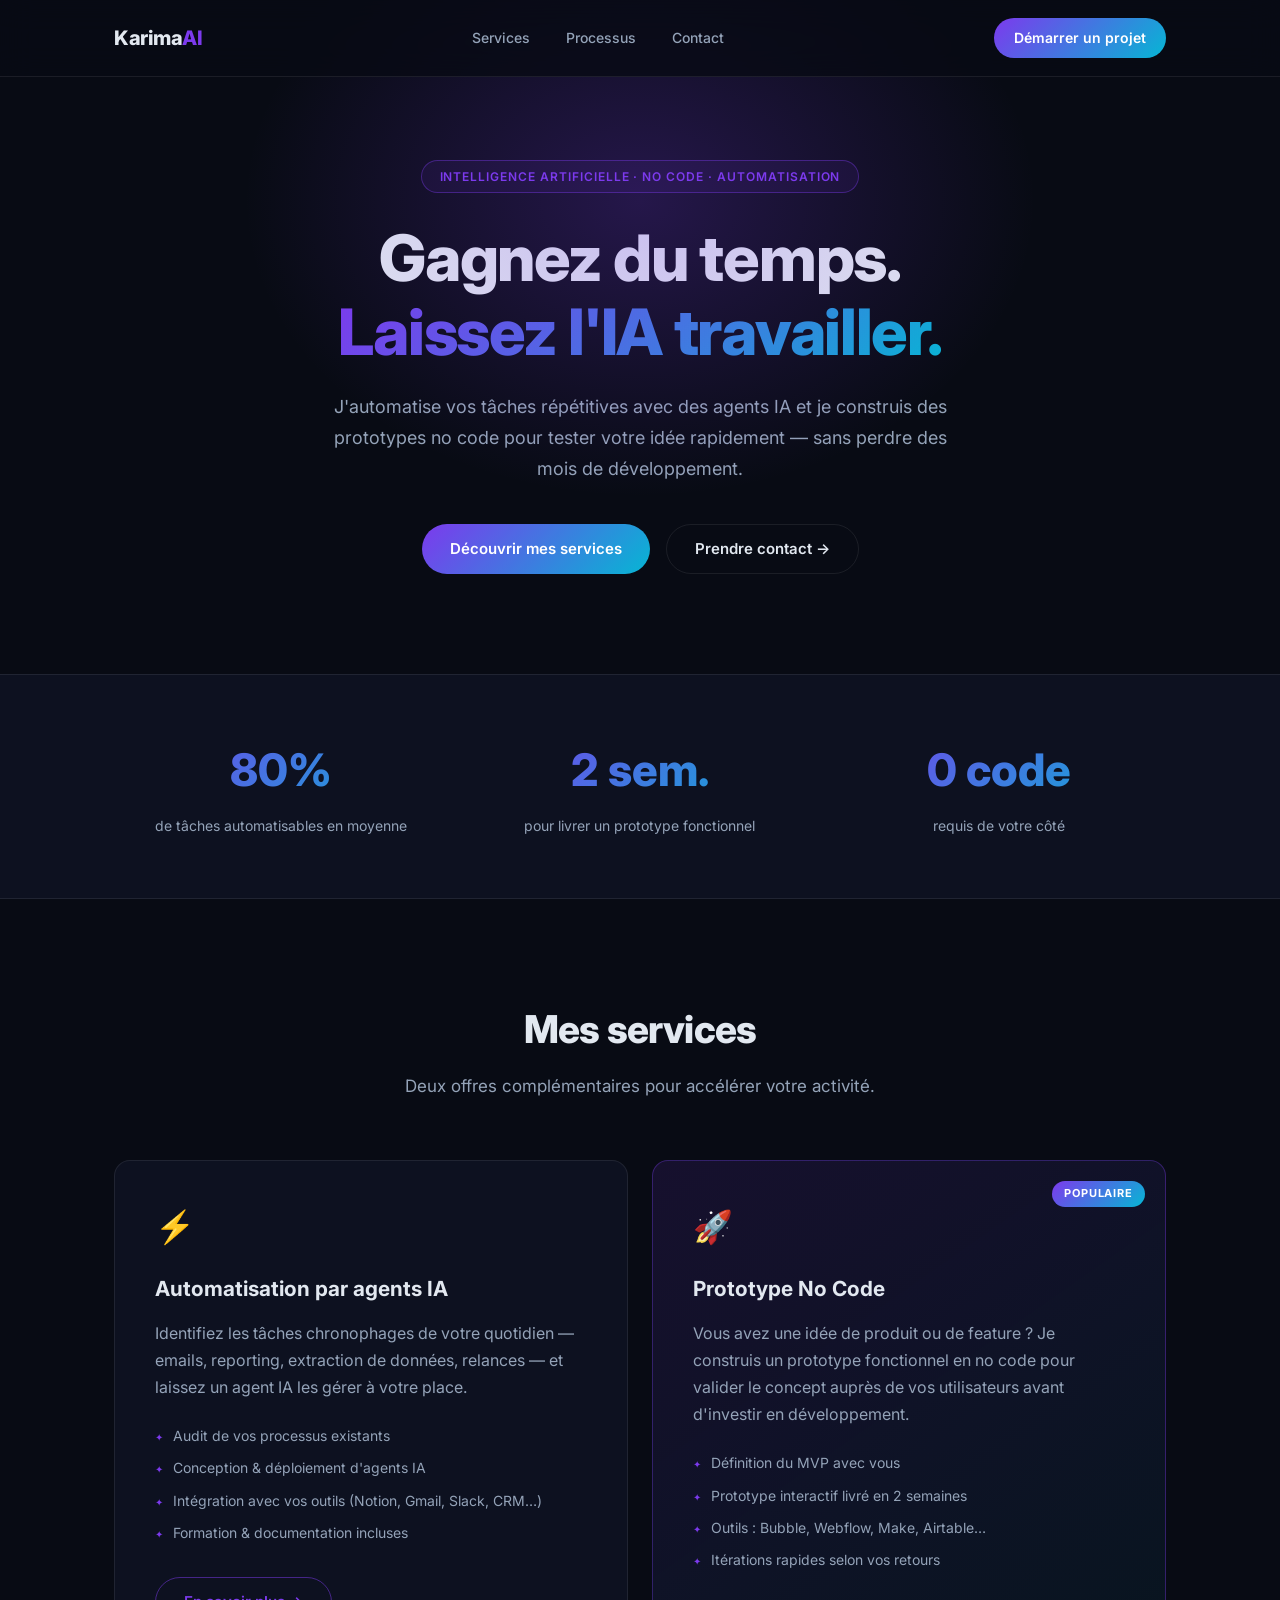
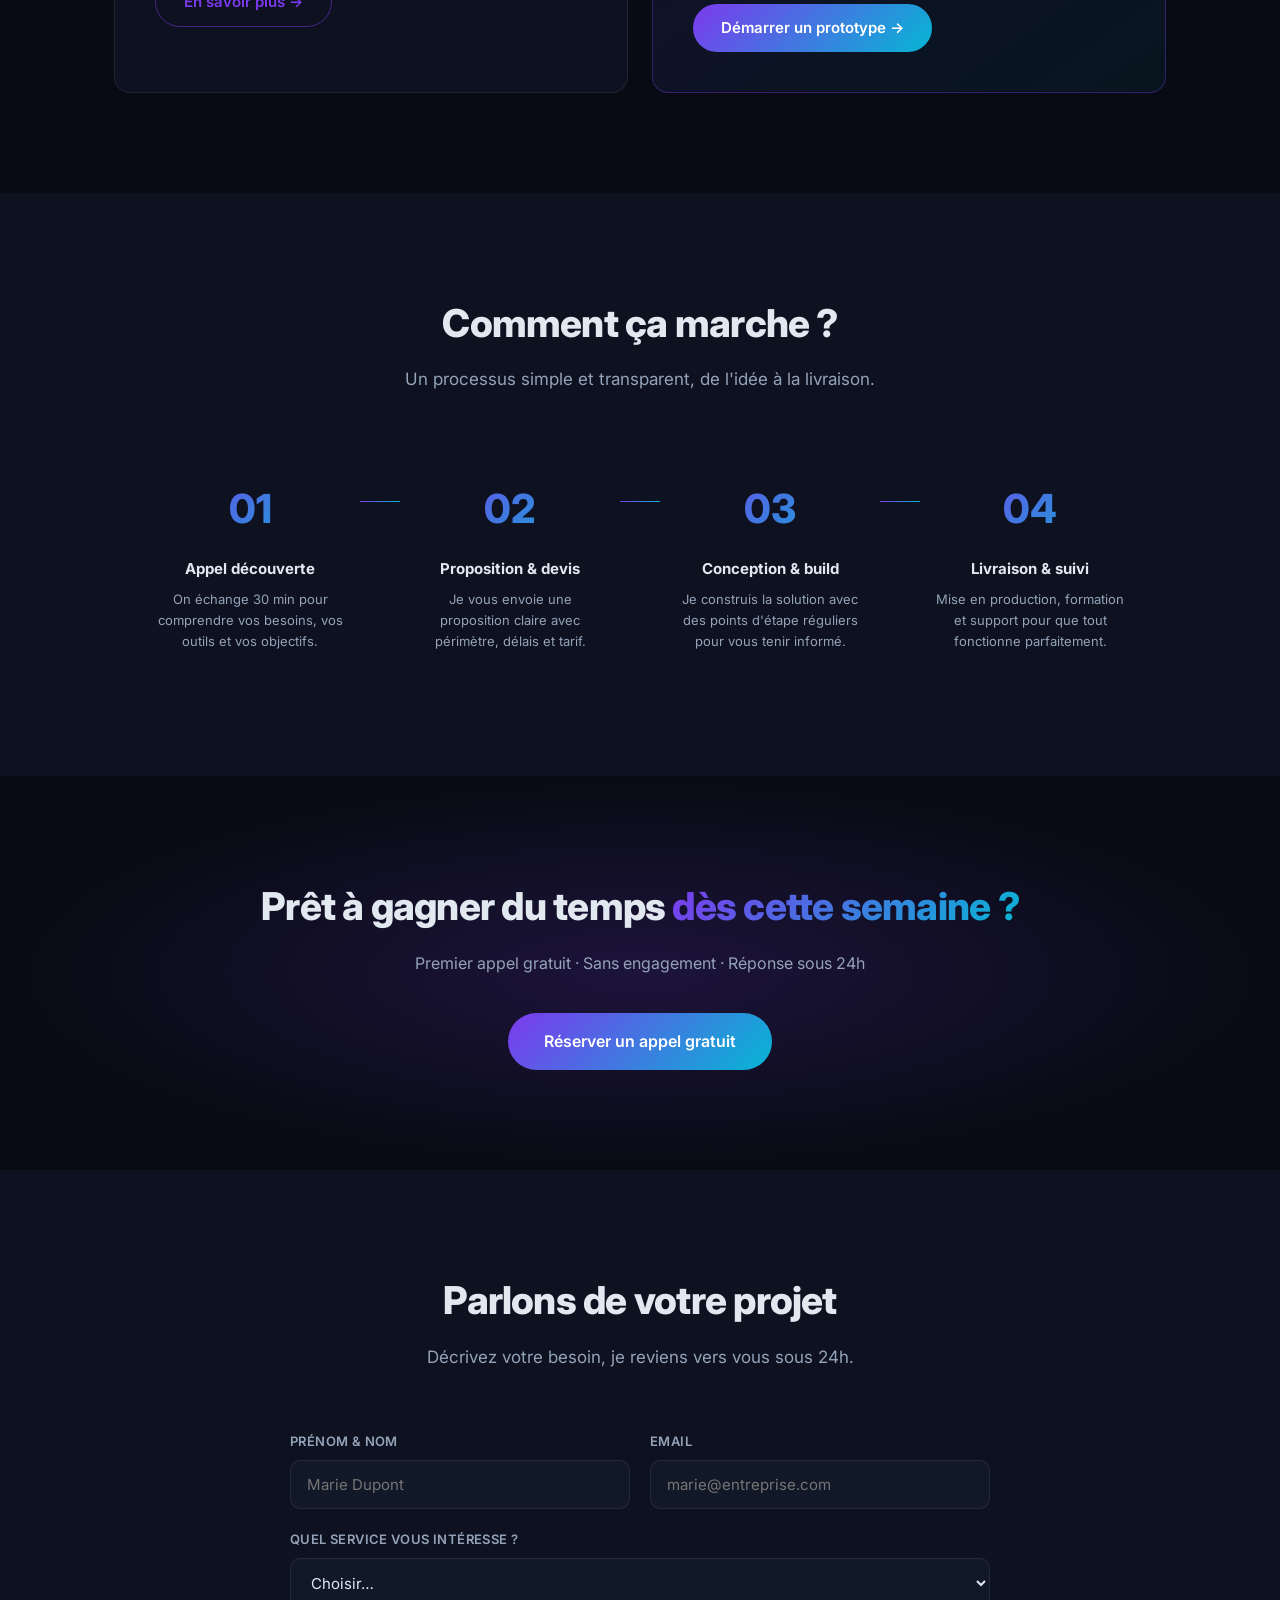
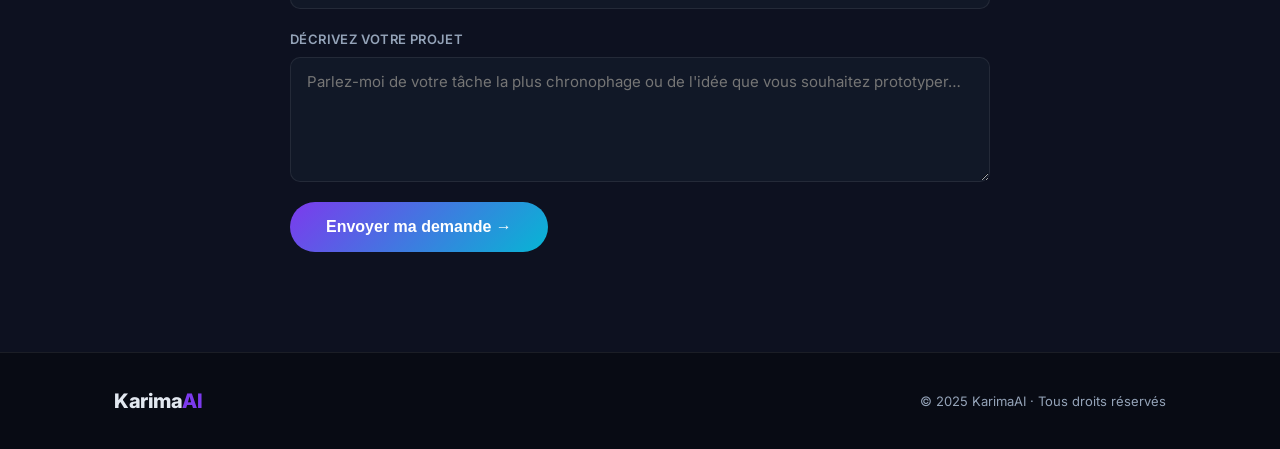
==== index.html @ 9466c4e1 "feat: create premium dark AI services landing page" ====
<!DOCTYPE html>
<html lang="fr">
<head>
  <meta charset="UTF-8" />
  <meta name="viewport" content="width=device-width, initial-scale=1.0" />
  <title>KarimaAI — Automatisation & Prototypage IA</title>
  <link rel="stylesheet" href="style.css" />
  <link rel="preconnect" href="https://fonts.googleapis.com" />
  <link href="https://fonts.googleapis.com/css2?family=Inter:wght@300;400;500;600;700;800&display=swap" rel="stylesheet" />
</head>
<body>

  <!-- NAV -->
  <nav class="nav">
    <div class="nav-inner">
      <a href="#" class="logo">Karima<span>AI</span></a>
      <ul class="nav-links">
        <li><a href="#services">Services</a></li>
        <li><a href="#process">Processus</a></li>
        <li><a href="#contact">Contact</a></li>
      </ul>
      <a href="#contact" class="btn btn-sm">Démarrer un projet</a>
    </div>
  </nav>

  <!-- HERO -->
  <section class="hero">
    <div class="hero-glow"></div>
    <div class="container">
      <div class="badge">Intelligence Artificielle · No Code · Automatisation</div>
      <h1>Gagnez du temps.<br /><span class="gradient-text">Laissez l'IA travailler.</span></h1>
      <p class="hero-sub">J'automatise vos tâches répétitives avec des agents IA et je construis des prototypes no code pour tester votre idée rapidement — sans perdre des mois de développement.</p>
      <div class="hero-cta">
        <a href="#services" class="btn">Découvrir mes services</a>
        <a href="#contact" class="btn btn-ghost">Prendre contact →</a>
      </div>
    </div>
  </section>

  <!-- STATS -->
  <section class="stats">
    <div class="container stats-grid">
      <div class="stat">
        <span class="stat-number">80%</span>
        <span class="stat-label">de tâches automatisables en moyenne</span>
      </div>
      <div class="stat">
        <span class="stat-number">2 sem.</span>
        <span class="stat-label">pour livrer un prototype fonctionnel</span>
      </div>
      <div class="stat">
        <span class="stat-number">0 code</span>
        <span class="stat-label">requis de votre côté</span>
      </div>
    </div>
  </section>

  <!-- SERVICES -->
  <section class="services" id="services">
    <div class="container">
      <div class="section-header">
        <h2>Mes services</h2>
        <p>Deux offres complémentaires pour accélérer votre activité.</p>
      </div>
      <div class="services-grid">

        <div class="card">
          <div class="card-icon">⚡</div>
          <h3>Automatisation par agents IA</h3>
          <p>Identifiez les tâches chronophages de votre quotidien — emails, reporting, extraction de données, relances — et laissez un agent IA les gérer à votre place.</p>
          <ul class="card-list">
            <li>Audit de vos processus existants</li>
            <li>Conception & déploiement d'agents IA</li>
            <li>Intégration avec vos outils (Notion, Gmail, Slack, CRM…)</li>
            <li>Formation & documentation incluses</li>
          </ul>
          <a href="#contact" class="btn btn-outline">En savoir plus →</a>
        </div>

        <div class="card card-highlight">
          <div class="card-badge">Populaire</div>
          <div class="card-icon">🚀</div>
          <h3>Prototype No Code</h3>
          <p>Vous avez une idée de produit ou de feature ? Je construis un prototype fonctionnel en no code pour valider le concept auprès de vos utilisateurs avant d'investir en développement.</p>
          <ul class="card-list">
            <li>Définition du MVP avec vous</li>
            <li>Prototype interactif livré en 2 semaines</li>
            <li>Outils : Bubble, Webflow, Make, Airtable…</li>
            <li>Itérations rapides selon vos retours</li>
          </ul>
          <a href="#contact" class="btn">Démarrer un prototype →</a>
        </div>

      </div>
    </div>
  </section>

  <!-- PROCESS -->
  <section class="process" id="process">
    <div class="container">
      <div class="section-header">
        <h2>Comment ça marche ?</h2>
        <p>Un processus simple et transparent, de l'idée à la livraison.</p>
      </div>
      <div class="steps">
        <div class="step">
          <div class="step-number">01</div>
          <div class="step-content">
            <h4>Appel découverte</h4>
            <p>On échange 30 min pour comprendre vos besoins, vos outils et vos objectifs.</p>
          </div>
        </div>
        <div class="step-line"></div>
        <div class="step">
          <div class="step-number">02</div>
          <div class="step-content">
            <h4>Proposition & devis</h4>
            <p>Je vous envoie une proposition claire avec périmètre, délais et tarif.</p>
          </div>
        </div>
        <div class="step-line"></div>
        <div class="step">
          <div class="step-number">03</div>
          <div class="step-content">
            <h4>Conception & build</h4>
            <p>Je construis la solution avec des points d'étape réguliers pour vous tenir informé.</p>
          </div>
        </div>
        <div class="step-line"></div>
        <div class="step">
          <div class="step-number">04</div>
          <div class="step-content">
            <h4>Livraison & suivi</h4>
            <p>Mise en production, formation et support pour que tout fonctionne parfaitement.</p>
          </div>
        </div>
      </div>
    </div>
  </section>

  <!-- CTA BAND -->
  <section class="cta-band">
    <div class="container">
      <h2>Prêt à gagner du temps <span class="gradient-text">dès cette semaine ?</span></h2>
      <p>Premier appel gratuit · Sans engagement · Réponse sous 24h</p>
      <a href="#contact" class="btn btn-lg">Réserver un appel gratuit</a>
    </div>
  </section>

  <!-- CONTACT -->
  <section class="contact" id="contact">
    <div class="container">
      <div class="section-header">
        <h2>Parlons de votre projet</h2>
        <p>Décrivez votre besoin, je reviens vers vous sous 24h.</p>
      </div>
      <form class="contact-form" id="contactForm">
        <div class="form-row">
          <div class="form-group">
            <label>Prénom & Nom</label>
            <input type="text" name="name" placeholder="Marie Dupont" required />
          </div>
          <div class="form-group">
            <label>Email</label>
            <input type="email" name="email" placeholder="marie@entreprise.com" required />
          </div>
        </div>
        <div class="form-group">
          <label>Quel service vous intéresse ?</label>
          <select name="service">
            <option value="">Choisir…</option>
            <option value="automatisation">Automatisation par agents IA</option>
            <option value="prototype">Prototype No Code</option>
            <option value="les-deux">Les deux</option>
          </select>
        </div>
        <div class="form-group">
          <label>Décrivez votre projet</label>
          <textarea name="message" rows="5" placeholder="Parlez-moi de votre tâche la plus chronophage ou de l'idée que vous souhaitez prototyper…" required></textarea>
        </div>
        <button type="submit" class="btn btn-lg">Envoyer ma demande →</button>
      </form>
      <div class="contact-success" id="successMsg" style="display:none;">
        <div class="success-icon">✓</div>
        <h3>Message envoyé !</h3>
        <p>Je vous recontacte sous 24h.</p>
      </div>
    </div>
  </section>

  <!-- FOOTER -->
  <footer class="footer">
    <div class="container footer-inner">
      <a href="#" class="logo">Karima<span>AI</span></a>
      <p class="footer-copy">© 2025 KarimaAI · Tous droits réservés</p>
    </div>
  </footer>

  <script src="main.js"></script>
</body>
</html>
---- style.css ----
/* === RESET & BASE === */
*, *::before, *::after { box-sizing: border-box; margin: 0; padding: 0; }

:root {
  --bg: #080b14;
  --bg-2: #0d1120;
  --bg-3: #111827;
  --border: rgba(255,255,255,0.08);
  --accent: #7c3aed;
  --accent-2: #06b6d4;
  --text: #e2e8f0;
  --text-muted: #94a3b8;
  --radius: 16px;
  --font: 'Inter', sans-serif;
}

html { scroll-behavior: smooth; }

body {
  background: var(--bg);
  color: var(--text);
  font-family: var(--font);
  font-size: 16px;
  line-height: 1.6;
  overflow-x: hidden;
}

a { color: inherit; text-decoration: none; }
ul { list-style: none; }

.container {
  max-width: 1100px;
  margin: 0 auto;
  padding: 0 24px;
}

/* === GRADIENT TEXT === */
.gradient-text {
  background: linear-gradient(135deg, #7c3aed 0%, #06b6d4 100%);
  -webkit-background-clip: text;
  -webkit-text-fill-color: transparent;
  background-clip: text;
}

/* === BUTTONS === */
.btn {
  display: inline-flex;
  align-items: center;
  gap: 8px;
  padding: 12px 28px;
  background: linear-gradient(135deg, #7c3aed, #06b6d4);
  color: #fff;
  border: none;
  border-radius: 50px;
  font-size: 15px;
  font-weight: 600;
  cursor: pointer;
  transition: opacity .2s, transform .2s;
}
.btn:hover { opacity: 0.88; transform: translateY(-1px); }

.btn-sm { padding: 9px 20px; font-size: 14px; }
.btn-lg { padding: 16px 36px; font-size: 16px; }

.btn-ghost {
  background: transparent;
  border: 1px solid var(--border);
  color: var(--text);
}
.btn-ghost:hover { border-color: rgba(124,58,237,.5); background: rgba(124,58,237,.08); }

.btn-outline {
  background: transparent;
  border: 1px solid rgba(124,58,237,.5);
  color: var(--accent);
}
.btn-outline:hover { background: rgba(124,58,237,.12); }

/* === NAV === */
.nav {
  position: fixed;
  top: 0; left: 0; right: 0;
  z-index: 100;
  padding: 18px 0;
  background: rgba(8,11,20,.8);
  backdrop-filter: blur(16px);
  border-bottom: 1px solid var(--border);
}
.nav-inner {
  display: flex;
  align-items: center;
  justify-content: space-between;
  max-width: 1100px;
  margin: 0 auto;
  padding: 0 24px;
}
.logo { font-size: 20px; font-weight: 800; letter-spacing: -.5px; }
.logo span { color: var(--accent); }

.nav-links {
  display: flex;
  gap: 36px;
}
.nav-links a {
  font-size: 14px;
  color: var(--text-muted);
  font-weight: 500;
  transition: color .2s;
}
.nav-links a:hover { color: var(--text); }

@media (max-width: 768px) {
  .nav-links { display: none; }
}

/* === HERO === */
.hero {
  position: relative;
  padding: 160px 0 100px;
  text-align: center;
  overflow: hidden;
}
.hero-glow {
  position: absolute;
  top: -100px; left: 50%;
  transform: translateX(-50%);
  width: 800px; height: 600px;
  background: radial-gradient(ellipse at center, rgba(124,58,237,.25) 0%, transparent 70%);
  pointer-events: none;
}
.badge {
  display: inline-block;
  padding: 6px 18px;
  border: 1px solid rgba(124,58,237,.4);
  border-radius: 50px;
  font-size: 12px;
  font-weight: 600;
  letter-spacing: .08em;
  text-transform: uppercase;
  color: var(--accent);
  margin-bottom: 28px;
  background: rgba(124,58,237,.08);
}
.hero h1 {
  font-size: clamp(2.4rem, 5vw, 4rem);
  font-weight: 800;
  line-height: 1.15;
  letter-spacing: -.02em;
  margin-bottom: 24px;
}
.hero-sub {
  max-width: 640px;
  margin: 0 auto 40px;
  color: var(--text-muted);
  font-size: 18px;
  line-height: 1.7;
}
.hero-cta {
  display: flex;
  gap: 16px;
  justify-content: center;
  flex-wrap: wrap;
}

/* === STATS === */
.stats {
  padding: 60px 0;
  border-top: 1px solid var(--border);
  border-bottom: 1px solid var(--border);
  background: var(--bg-2);
}
.stats-grid {
  display: grid;
  grid-template-columns: repeat(3, 1fr);
  gap: 24px;
  text-align: center;
}
@media (max-width: 600px) { .stats-grid { grid-template-columns: 1fr; } }
.stat-number {
  display: block;
  font-size: 2.8rem;
  font-weight: 800;
  background: linear-gradient(135deg, #7c3aed, #06b6d4);
  -webkit-background-clip: text;
  -webkit-text-fill-color: transparent;
  background-clip: text;
  margin-bottom: 6px;
}
.stat-label { color: var(--text-muted); font-size: 14px; }

/* === SECTION HEADER === */
.section-header {
  text-align: center;
  margin-bottom: 60px;
}
.section-header h2 {
  font-size: clamp(1.8rem, 3vw, 2.6rem);
  font-weight: 800;
  letter-spacing: -.02em;
  margin-bottom: 12px;
}
.section-header p { color: var(--text-muted); font-size: 17px; }

/* === SERVICES === */
.services { padding: 100px 0; }
.services-grid {
  display: grid;
  grid-template-columns: 1fr 1fr;
  gap: 24px;
}
@media (max-width: 768px) { .services-grid { grid-template-columns: 1fr; } }

.card {
  background: var(--bg-2);
  border: 1px solid var(--border);
  border-radius: var(--radius);
  padding: 40px;
  position: relative;
  transition: border-color .3s;
}
.card:hover { border-color: rgba(124,58,237,.4); }

.card-highlight {
  background: linear-gradient(145deg, rgba(124,58,237,.12), rgba(6,182,212,.06));
  border-color: rgba(124,58,237,.35);
}
.card-badge {
  position: absolute;
  top: 20px; right: 20px;
  background: linear-gradient(135deg, #7c3aed, #06b6d4);
  color: #fff;
  font-size: 11px;
  font-weight: 700;
  letter-spacing: .08em;
  text-transform: uppercase;
  padding: 4px 12px;
  border-radius: 50px;
}
.card-icon { font-size: 2rem; margin-bottom: 20px; }
.card h3 {
  font-size: 1.3rem;
  font-weight: 700;
  margin-bottom: 14px;
}
.card > p {
  color: var(--text-muted);
  margin-bottom: 24px;
  line-height: 1.7;
}
.card-list {
  display: flex;
  flex-direction: column;
  gap: 10px;
  margin-bottom: 32px;
}
.card-list li {
  display: flex;
  align-items: flex-start;
  gap: 10px;
  font-size: 14px;
  color: var(--text-muted);
}
.card-list li::before {
  content: '✦';
  color: var(--accent);
  font-size: 10px;
  margin-top: 4px;
  flex-shrink: 0;
}

/* === PROCESS === */
.process {
  padding: 100px 0;
  background: var(--bg-2);
}
.steps {
  display: flex;
  align-items: flex-start;
  gap: 0;
  flex-wrap: wrap;
  justify-content: center;
}
.step {
  flex: 1;
  min-width: 180px;
  max-width: 220px;
  text-align: center;
  padding: 24px 16px;
}
.step-number {
  font-size: 2.5rem;
  font-weight: 800;
  background: linear-gradient(135deg, #7c3aed, #06b6d4);
  -webkit-background-clip: text;
  -webkit-text-fill-color: transparent;
  background-clip: text;
  margin-bottom: 16px;
}
.step h4 { font-size: 15px; font-weight: 700; margin-bottom: 8px; }
.step p { color: var(--text-muted); font-size: 13px; line-height: 1.6; }
.step-line {
  width: 40px;
  height: 1px;
  background: linear-gradient(90deg, #7c3aed, #06b6d4);
  margin-top: 48px;
  flex-shrink: 0;
}
@media (max-width: 768px) { .step-line { display: none; } }

/* === CTA BAND === */
.cta-band {
  padding: 100px 0;
  text-align: center;
  position: relative;
  overflow: hidden;
}
.cta-band::before {
  content: '';
  position: absolute;
  inset: 0;
  background: radial-gradient(ellipse at center, rgba(124,58,237,.18) 0%, transparent 70%);
}
.cta-band h2 {
  font-size: clamp(1.8rem, 3vw, 2.4rem);
  font-weight: 800;
  letter-spacing: -.02em;
  margin-bottom: 14px;
  position: relative;
}
.cta-band p {
  color: var(--text-muted);
  margin-bottom: 36px;
  position: relative;
}
.cta-band .btn { position: relative; }

/* === CONTACT === */
.contact { padding: 100px 0; background: var(--bg-2); }
.contact-form {
  max-width: 700px;
  margin: 0 auto;
  display: flex;
  flex-direction: column;
  gap: 20px;
}
.form-row {
  display: grid;
  grid-template-columns: 1fr 1fr;
  gap: 20px;
}
@media (max-width: 600px) { .form-row { grid-template-columns: 1fr; } }
.form-group {
  display: flex;
  flex-direction: column;
  gap: 8px;
}
.form-group label {
  font-size: 13px;
  font-weight: 600;
  color: var(--text-muted);
  letter-spacing: .03em;
  text-transform: uppercase;
}
.form-group input,
.form-group select,
.form-group textarea {
  background: var(--bg-3);
  border: 1px solid var(--border);
  border-radius: 10px;
  padding: 14px 16px;
  color: var(--text);
  font-family: var(--font);
  font-size: 15px;
  outline: none;
  transition: border-color .2s;
}
.form-group input:focus,
.form-group select:focus,
.form-group textarea:focus {
  border-color: rgba(124,58,237,.6);
}
.form-group select option { background: var(--bg-3); }
.contact-form .btn { align-self: flex-start; }

.contact-success {
  max-width: 400px;
  margin: 0 auto;
  text-align: center;
  padding: 60px 20px;
}
.success-icon {
  width: 64px; height: 64px;
  border-radius: 50%;
  background: linear-gradient(135deg, #7c3aed, #06b6d4);
  display: flex;
  align-items: center;
  justify-content: center;
  font-size: 1.8rem;
  margin: 0 auto 20px;
}
.contact-success h3 { font-size: 1.5rem; font-weight: 700; margin-bottom: 8px; }
.contact-success p { color: var(--text-muted); }

/* === FOOTER === */
.footer {
  padding: 32px 0;
  border-top: 1px solid var(--border);
}
.footer-inner {
  display: flex;
  align-items: center;
  justify-content: space-between;
  flex-wrap: wrap;
  gap: 12px;
}
.footer-copy { color: var(--text-muted); font-size: 13px; }
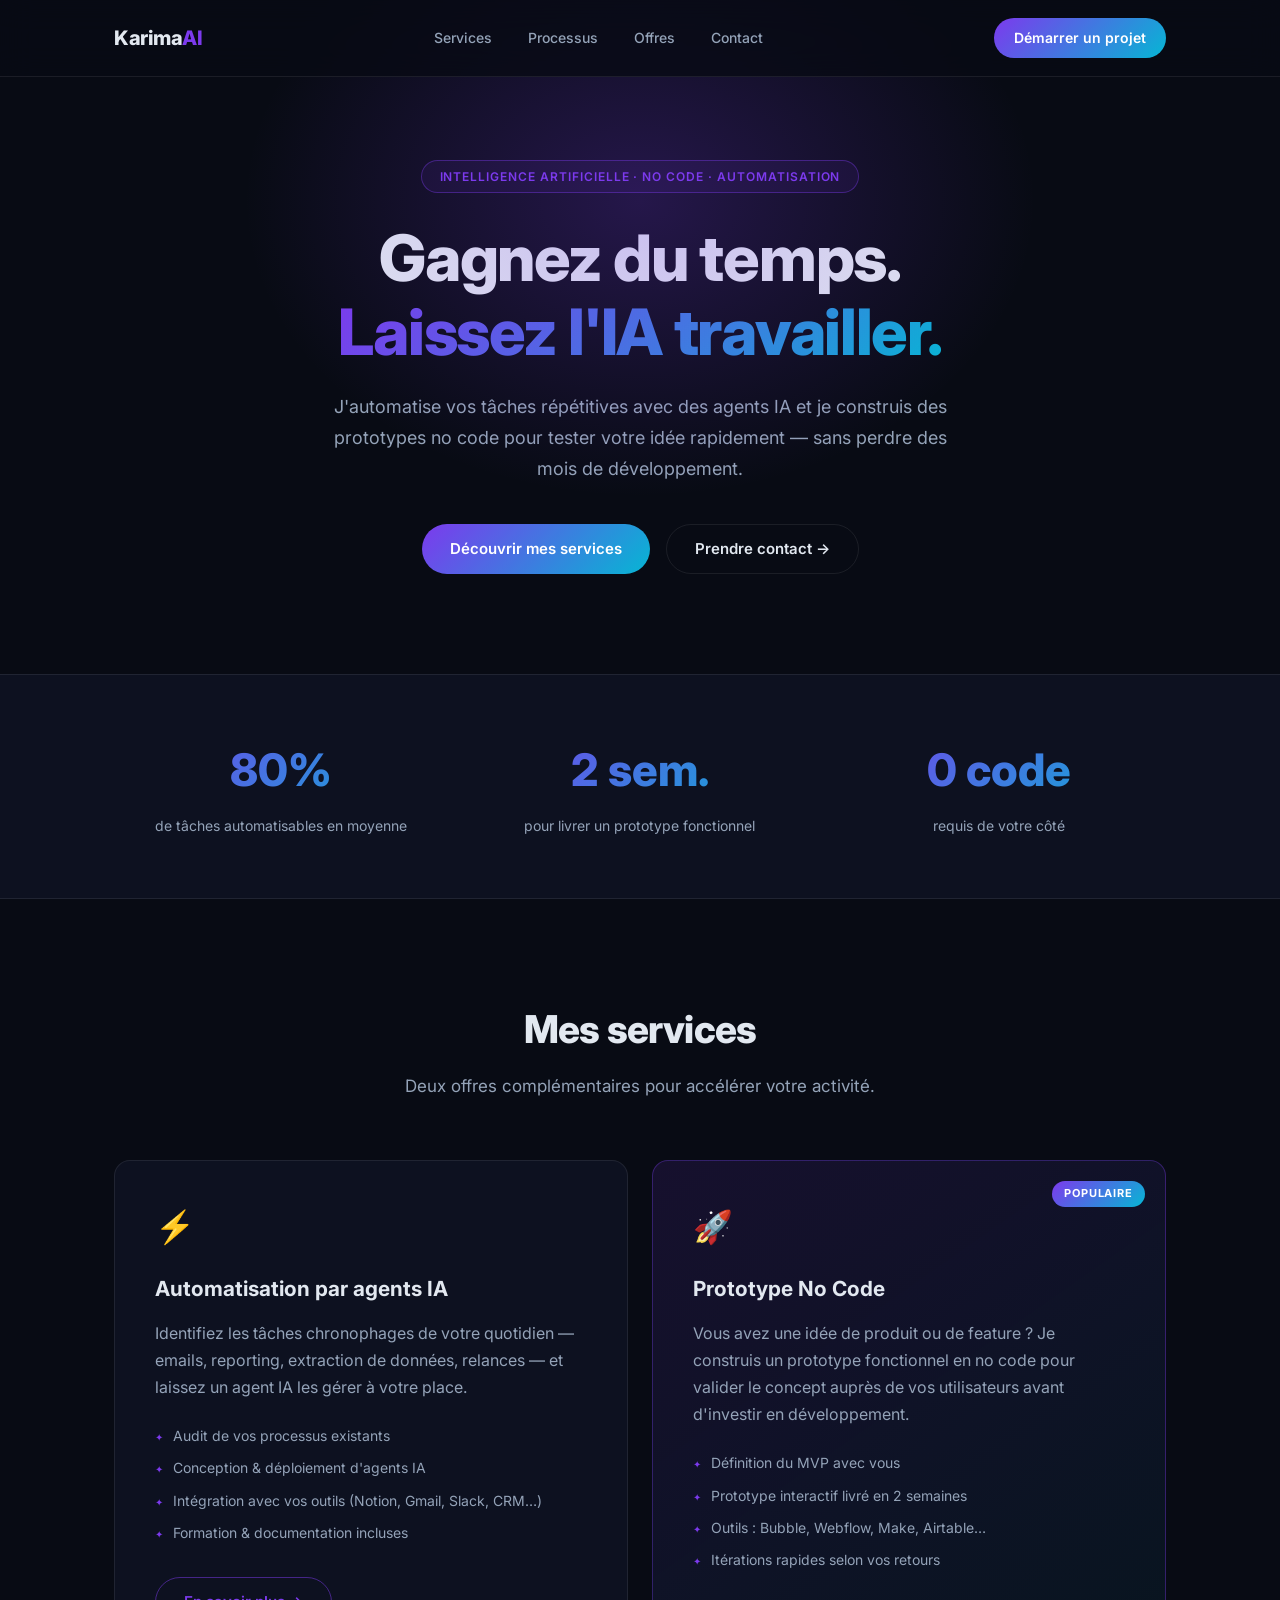
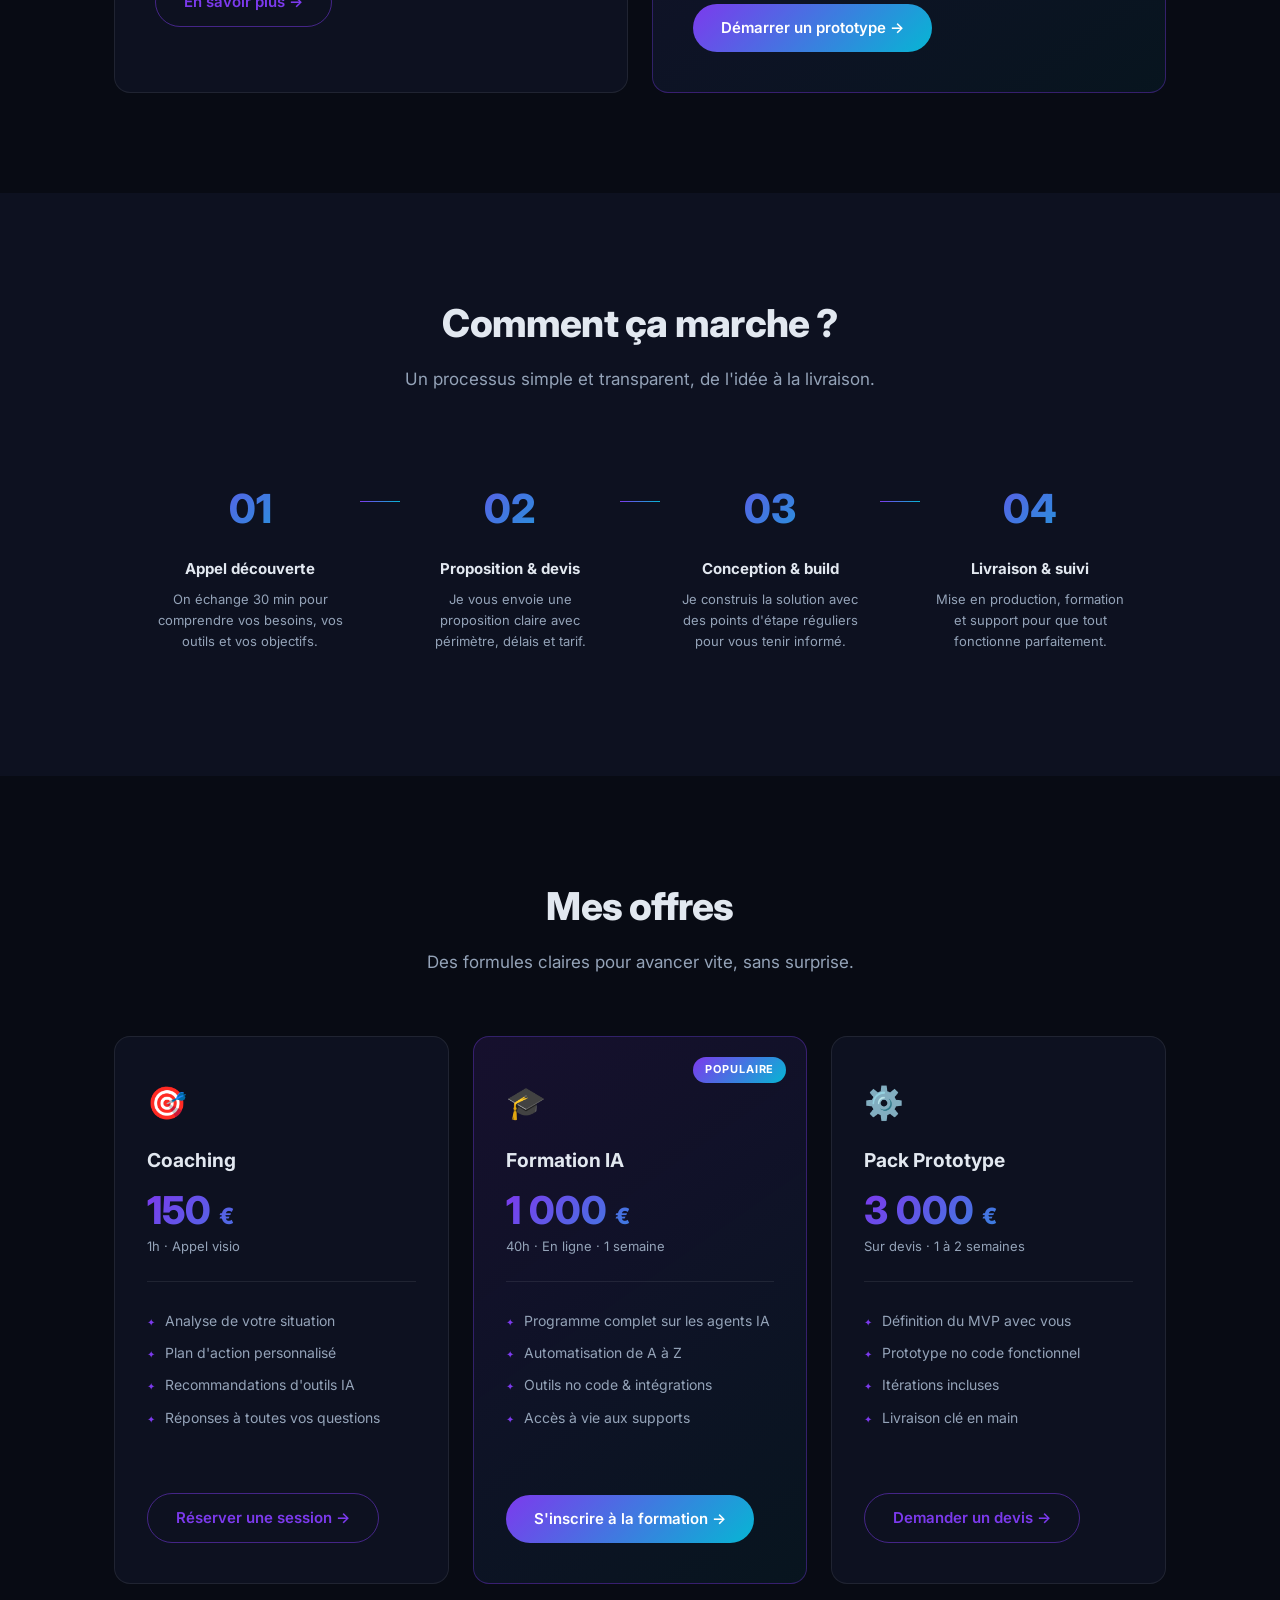
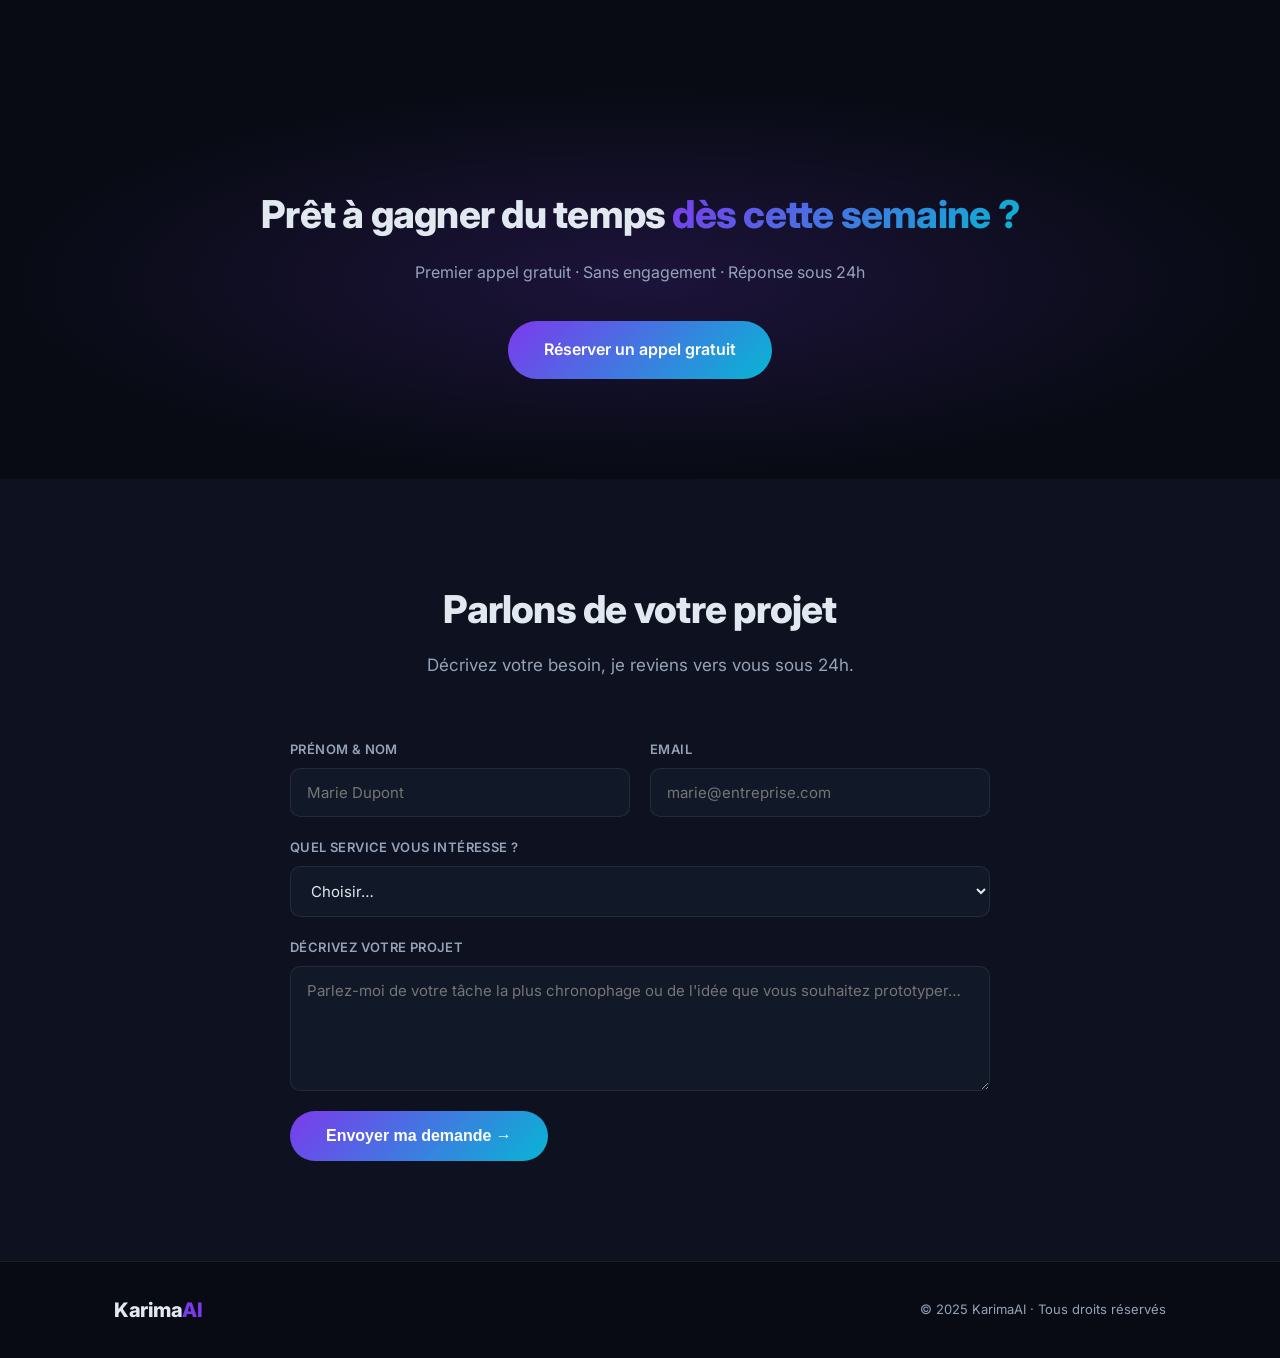
==== commit d19f2f53: "feat: add pricing/offers section with 3 plans" ====
--- a/index.html
+++ b/index.html
@@ -17,6 +17,7 @@
       <ul class="nav-links">
         <li><a href="#services">Services</a></li>
         <li><a href="#process">Processus</a></li>
+        <li><a href="#offres">Offres</a></li>
         <li><a href="#contact">Contact</a></li>
       </ul>
       <a href="#contact" class="btn btn-sm">Démarrer un projet</a>
@@ -134,6 +135,62 @@
             <p>Mise en production, formation et support pour que tout fonctionne parfaitement.</p>
           </div>
         </div>
+      </div>
+    </div>
+  </section>
+
+  <!-- OFFRES -->
+  <section class="offres" id="offres">
+    <div class="container">
+      <div class="section-header">
+        <h2>Mes offres</h2>
+        <p>Des formules claires pour avancer vite, sans surprise.</p>
+      </div>
+      <div class="offres-grid">
+
+        <div class="offre-card">
+          <div class="offre-icon">🎯</div>
+          <h3>Coaching</h3>
+          <div class="offre-prix">150 <span>€</span></div>
+          <div class="offre-duree">1h · Appel visio</div>
+          <ul class="card-list">
+            <li>Analyse de votre situation</li>
+            <li>Plan d'action personnalisé</li>
+            <li>Recommandations d'outils IA</li>
+            <li>Réponses à toutes vos questions</li>
+          </ul>
+          <a href="#contact" class="btn btn-outline offre-btn">Réserver une session →</a>
+        </div>
+
+        <div class="offre-card offre-highlight">
+          <div class="offre-badge">Populaire</div>
+          <div class="offre-icon">🎓</div>
+          <h3>Formation IA</h3>
+          <div class="offre-prix">1 000 <span>€</span></div>
+          <div class="offre-duree">40h · En ligne · 1 semaine</div>
+          <ul class="card-list">
+            <li>Programme complet sur les agents IA</li>
+            <li>Automatisation de A à Z</li>
+            <li>Outils no code & intégrations</li>
+            <li>Accès à vie aux supports</li>
+          </ul>
+          <a href="#contact" class="btn offre-btn">S'inscrire à la formation →</a>
+        </div>
+
+        <div class="offre-card">
+          <div class="offre-icon">⚙️</div>
+          <h3>Pack Prototype</h3>
+          <div class="offre-prix">3 000 <span>€</span></div>
+          <div class="offre-duree">Sur devis · 1 à 2 semaines</div>
+          <ul class="card-list">
+            <li>Définition du MVP avec vous</li>
+            <li>Prototype no code fonctionnel</li>
+            <li>Itérations incluses</li>
+            <li>Livraison clé en main</li>
+          </ul>
+          <a href="#contact" class="btn btn-outline offre-btn">Demander un devis →</a>
+        </div>
+
       </div>
     </div>
   </section>
--- a/style.css
+++ b/style.css
@@ -307,6 +307,66 @@
 }
 @media (max-width: 768px) { .step-line { display: none; } }
 
+/* === OFFRES === */
+.offres { padding: 100px 0; }
+.offres-grid {
+  display: grid;
+  grid-template-columns: repeat(3, 1fr);
+  gap: 24px;
+}
+@media (max-width: 900px) { .offres-grid { grid-template-columns: 1fr; } }
+
+.offre-card {
+  background: var(--bg-2);
+  border: 1px solid var(--border);
+  border-radius: var(--radius);
+  padding: 40px 32px;
+  position: relative;
+  transition: border-color .3s, transform .3s;
+  display: flex;
+  flex-direction: column;
+}
+.offre-card:hover { border-color: rgba(124,58,237,.4); transform: translateY(-4px); }
+
+.offre-highlight {
+  background: linear-gradient(145deg, rgba(124,58,237,.12), rgba(6,182,212,.06));
+  border-color: rgba(124,58,237,.35);
+}
+.offre-badge {
+  position: absolute;
+  top: 20px; right: 20px;
+  background: linear-gradient(135deg, #7c3aed, #06b6d4);
+  color: #fff;
+  font-size: 11px;
+  font-weight: 700;
+  letter-spacing: .08em;
+  text-transform: uppercase;
+  padding: 4px 12px;
+  border-radius: 50px;
+}
+.offre-icon { font-size: 2rem; margin-bottom: 16px; }
+.offre-card h3 { font-size: 1.2rem; font-weight: 700; margin-bottom: 16px; }
+.offre-prix {
+  font-size: 2.4rem;
+  font-weight: 800;
+  background: linear-gradient(135deg, #7c3aed, #06b6d4);
+  -webkit-background-clip: text;
+  -webkit-text-fill-color: transparent;
+  background-clip: text;
+  margin-bottom: 6px;
+  line-height: 1;
+}
+.offre-prix span { font-size: 1.4rem; }
+.offre-duree {
+  font-size: 13px;
+  color: var(--text-muted);
+  margin-bottom: 28px;
+  padding-bottom: 24px;
+  border-bottom: 1px solid var(--border);
+}
+.offre-card .card-list { flex: 1; }
+.offre-btn { margin-top: 32px; align-self: flex-start; }
+
 /* === CTA BAND === */
 .cta-band {
   padding: 100px 0;
